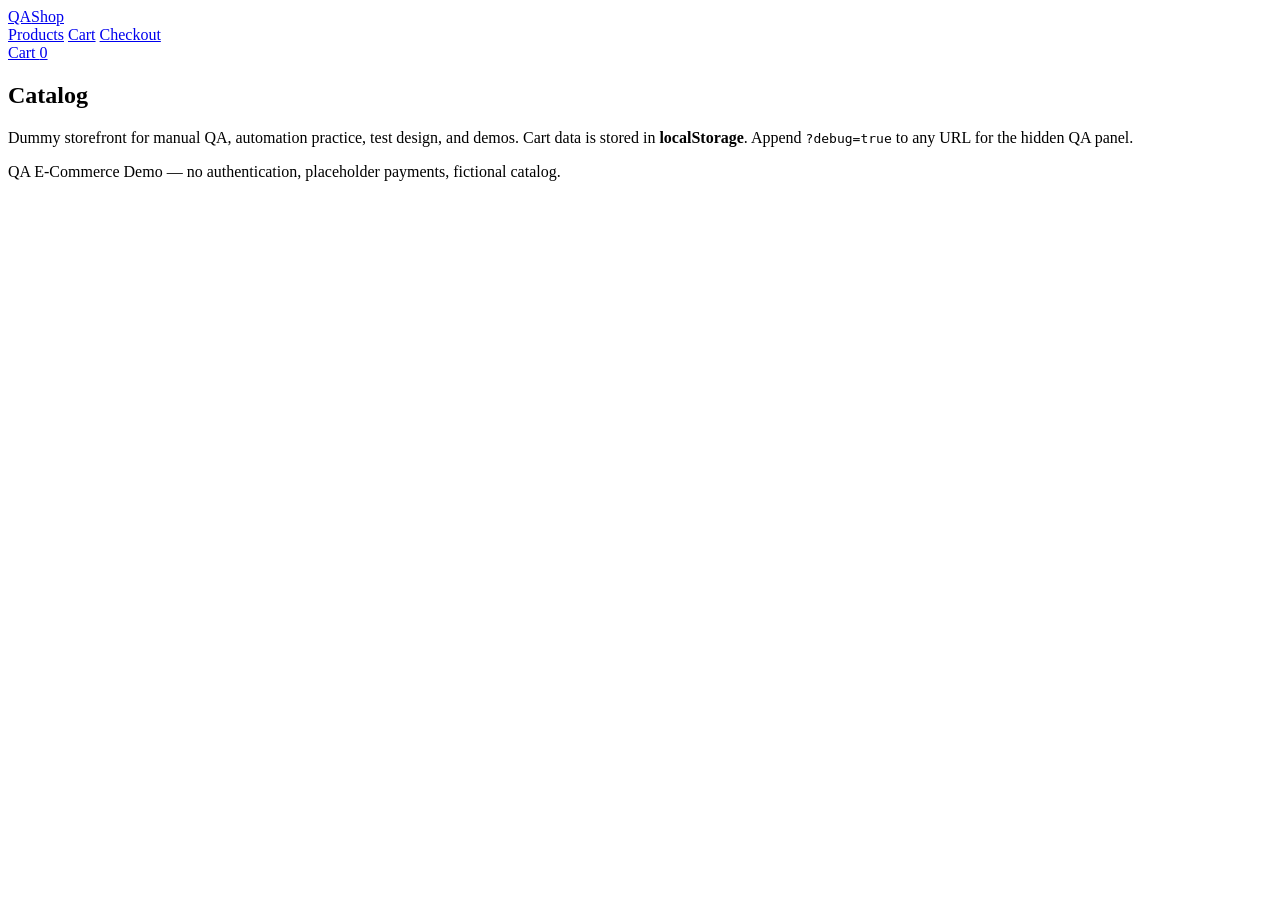
==== index.html @ 35675d14 "Add files via upload" ====
<!DOCTYPE html>
<html lang="en">
  <head>
    <meta charset="UTF-8" />
    <meta name="viewport" content="width=device-width, initial-scale=1.0" />
    <title>QA Shop — Product Listing</title>
    <link rel="stylesheet" href="css/styles.css" />
  </head>
  <body>
    <header class="site-header">
      <div class="site-header__inner">
        <a class="brand" href="index.html" data-nav>QA<span>Shop</span></a>
        <nav class="nav" aria-label="Primary">
          <a href="index.html" class="is-active" data-nav>Products</a>
          <a href="cart.html" data-nav>Cart</a>
          <a href="checkout.html" data-nav>Checkout</a>
        </nav>
        <a class="cart-pill" href="cart.html" data-nav aria-label="View cart">
          Cart <span class="cart-pill__count" id="header-cart-count">0</span>
        </a>
      </div>
    </header>

    <main>
      <section class="hero">
        <h1>Catalog</h1>
        <p>
          Dummy storefront for manual QA, automation practice, test design, and demos. Cart data is stored in
          <strong>localStorage</strong>. Append <code>?debug=true</code> to any URL for the hidden QA panel.
        </p>
      </section>

      <div class="filters" id="category-filters" role="tablist" aria-label="Filter by category"></div>
      <div class="grid" id="product-grid" aria-live="polite"></div>
    </main>

    <footer class="site-footer">
      QA E-Commerce Demo — no authentication, placeholder payments, fictional catalog.
    </footer>

    <div id="qa-debug-root"></div>

    <script src="js/catalog.js"></script>
    <script src="js/cart-store.js"></script>
    <script src="js/promotions.js"></script>
    <script src="js/common.js"></script>
    <script src="js/plp.js"></script>
  </body>
</html>
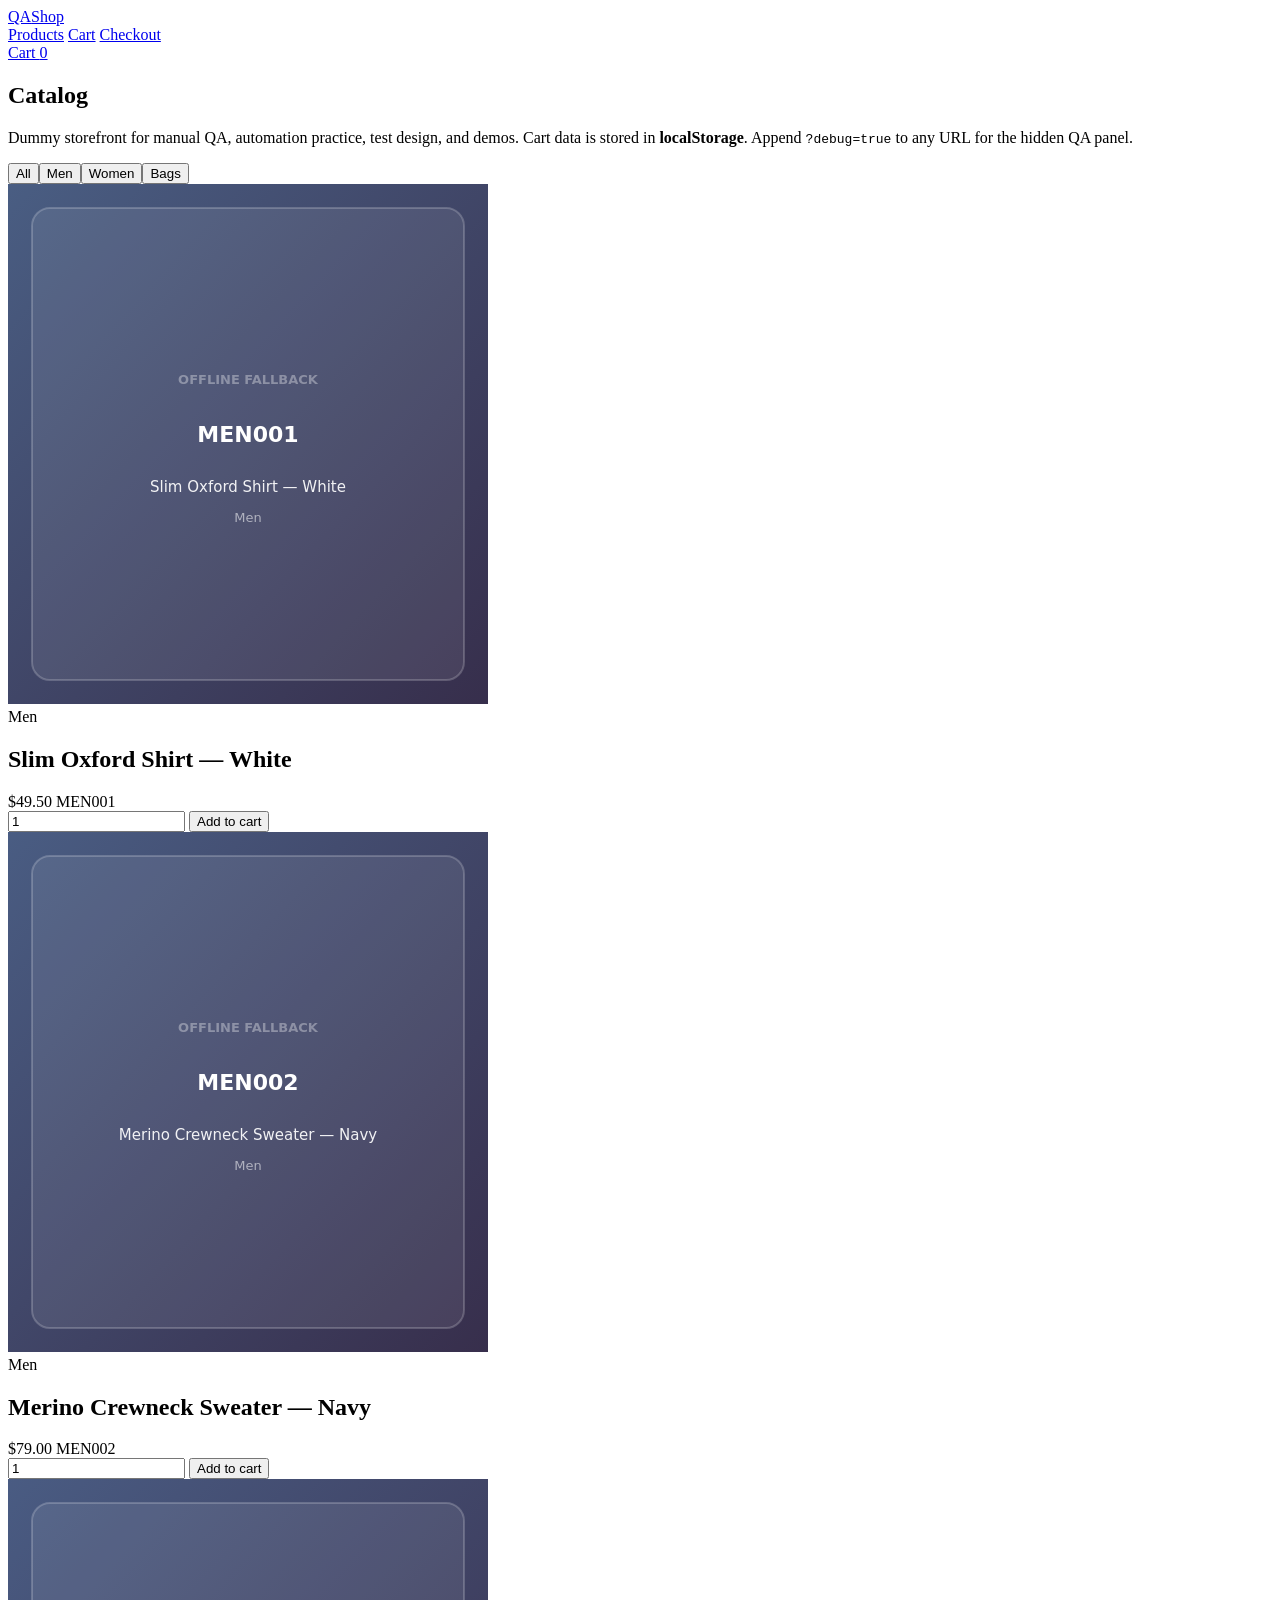
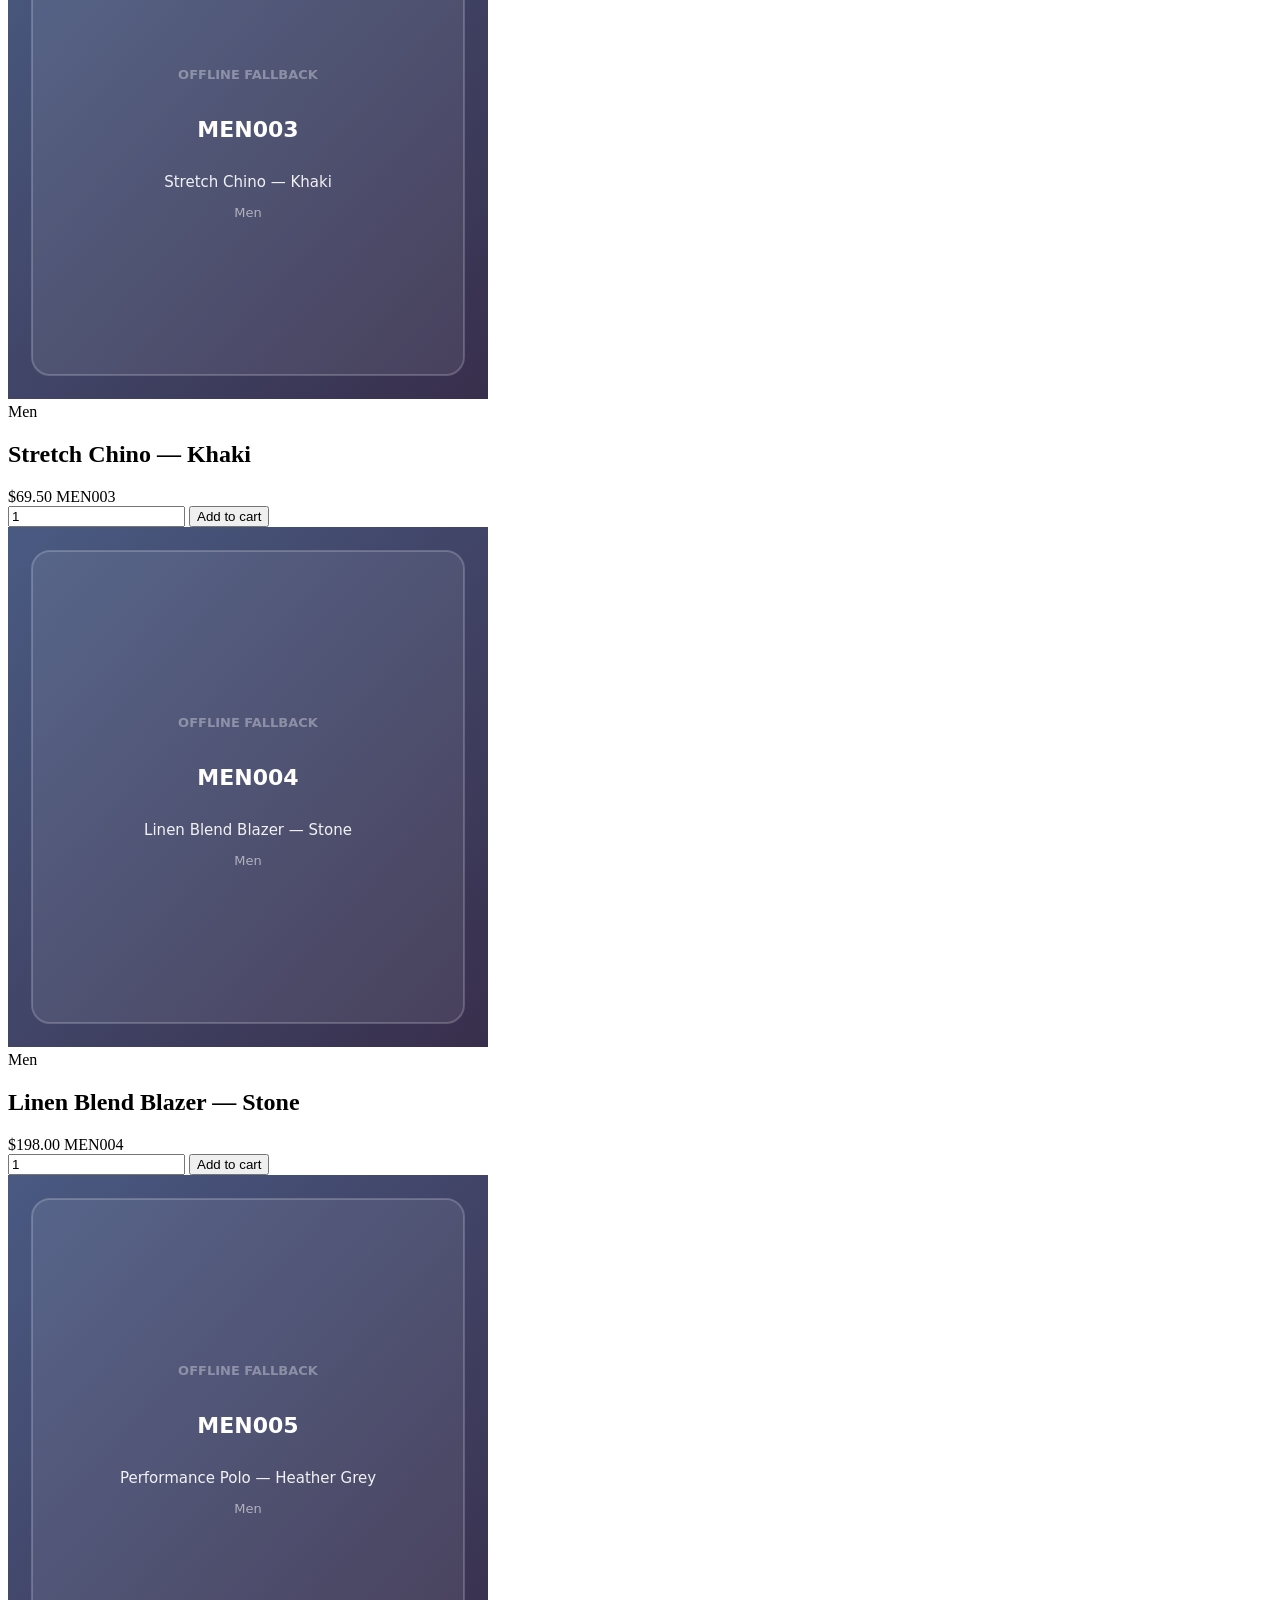
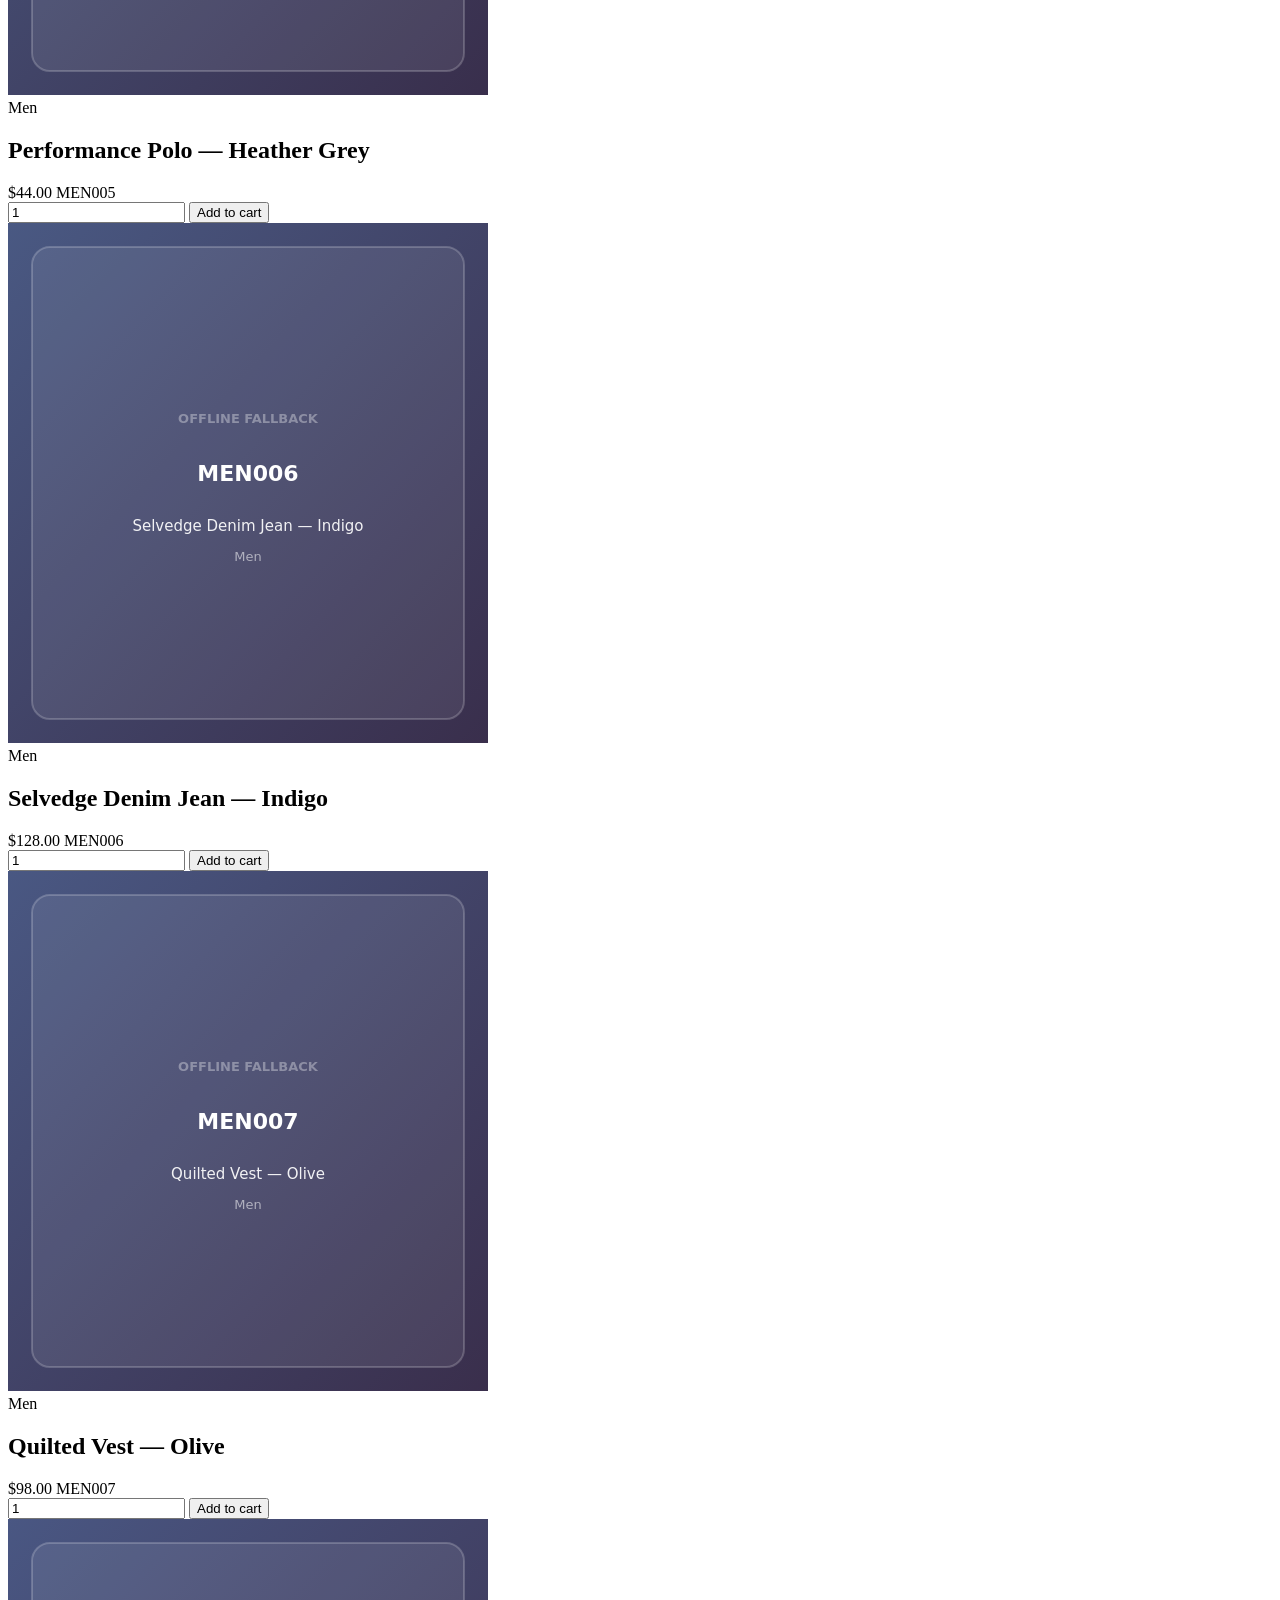
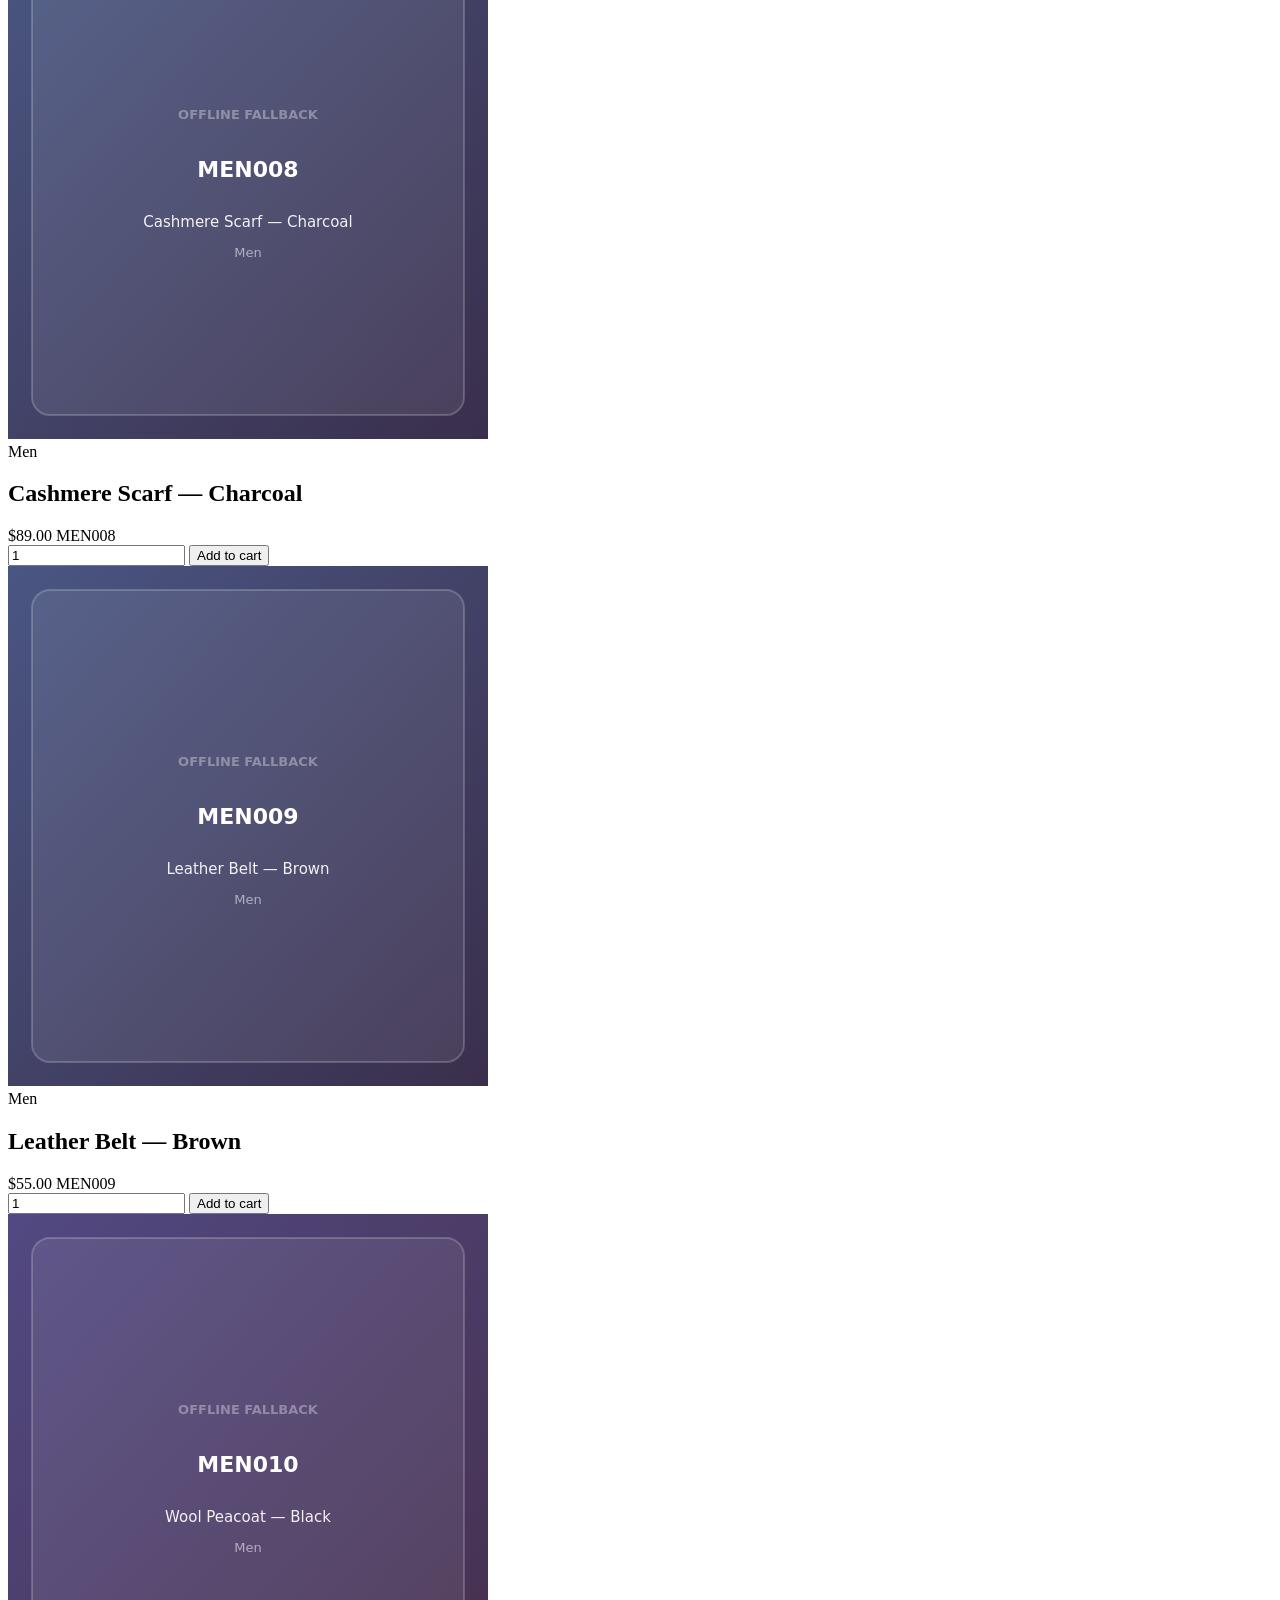
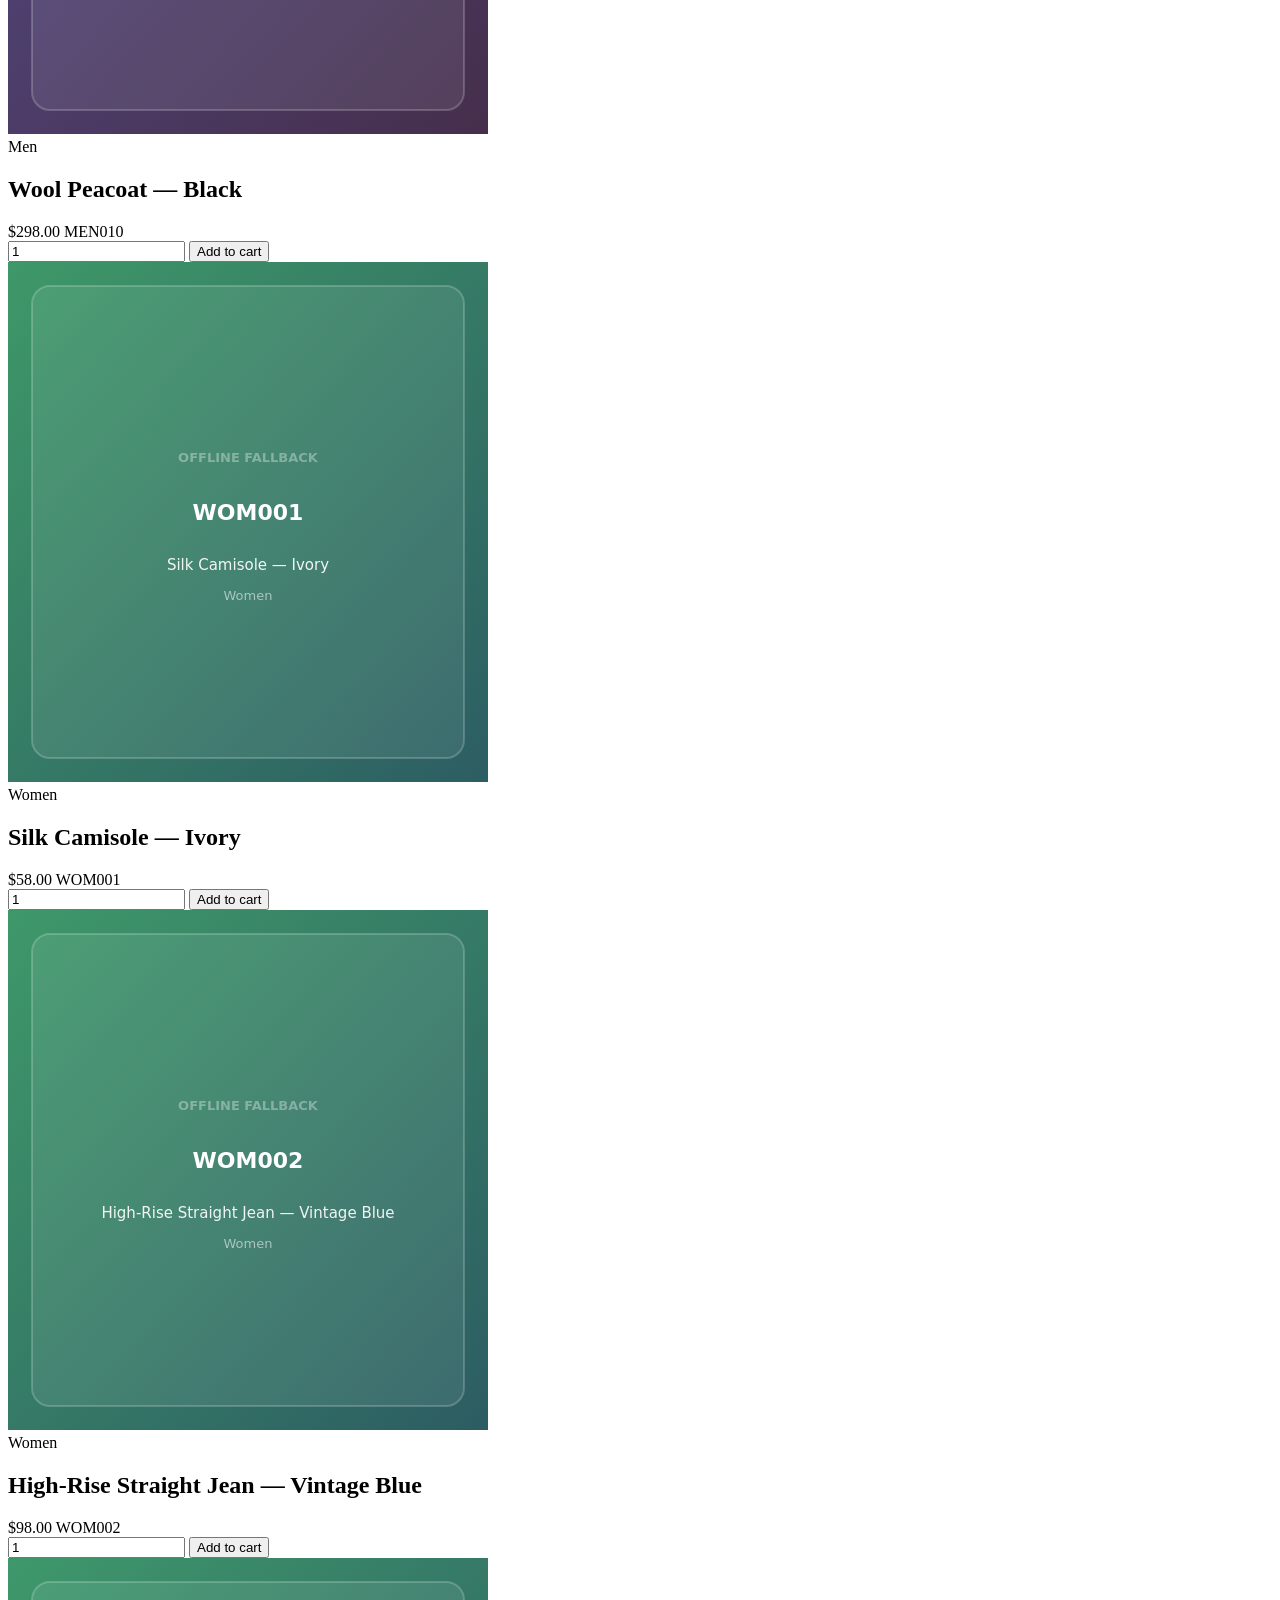
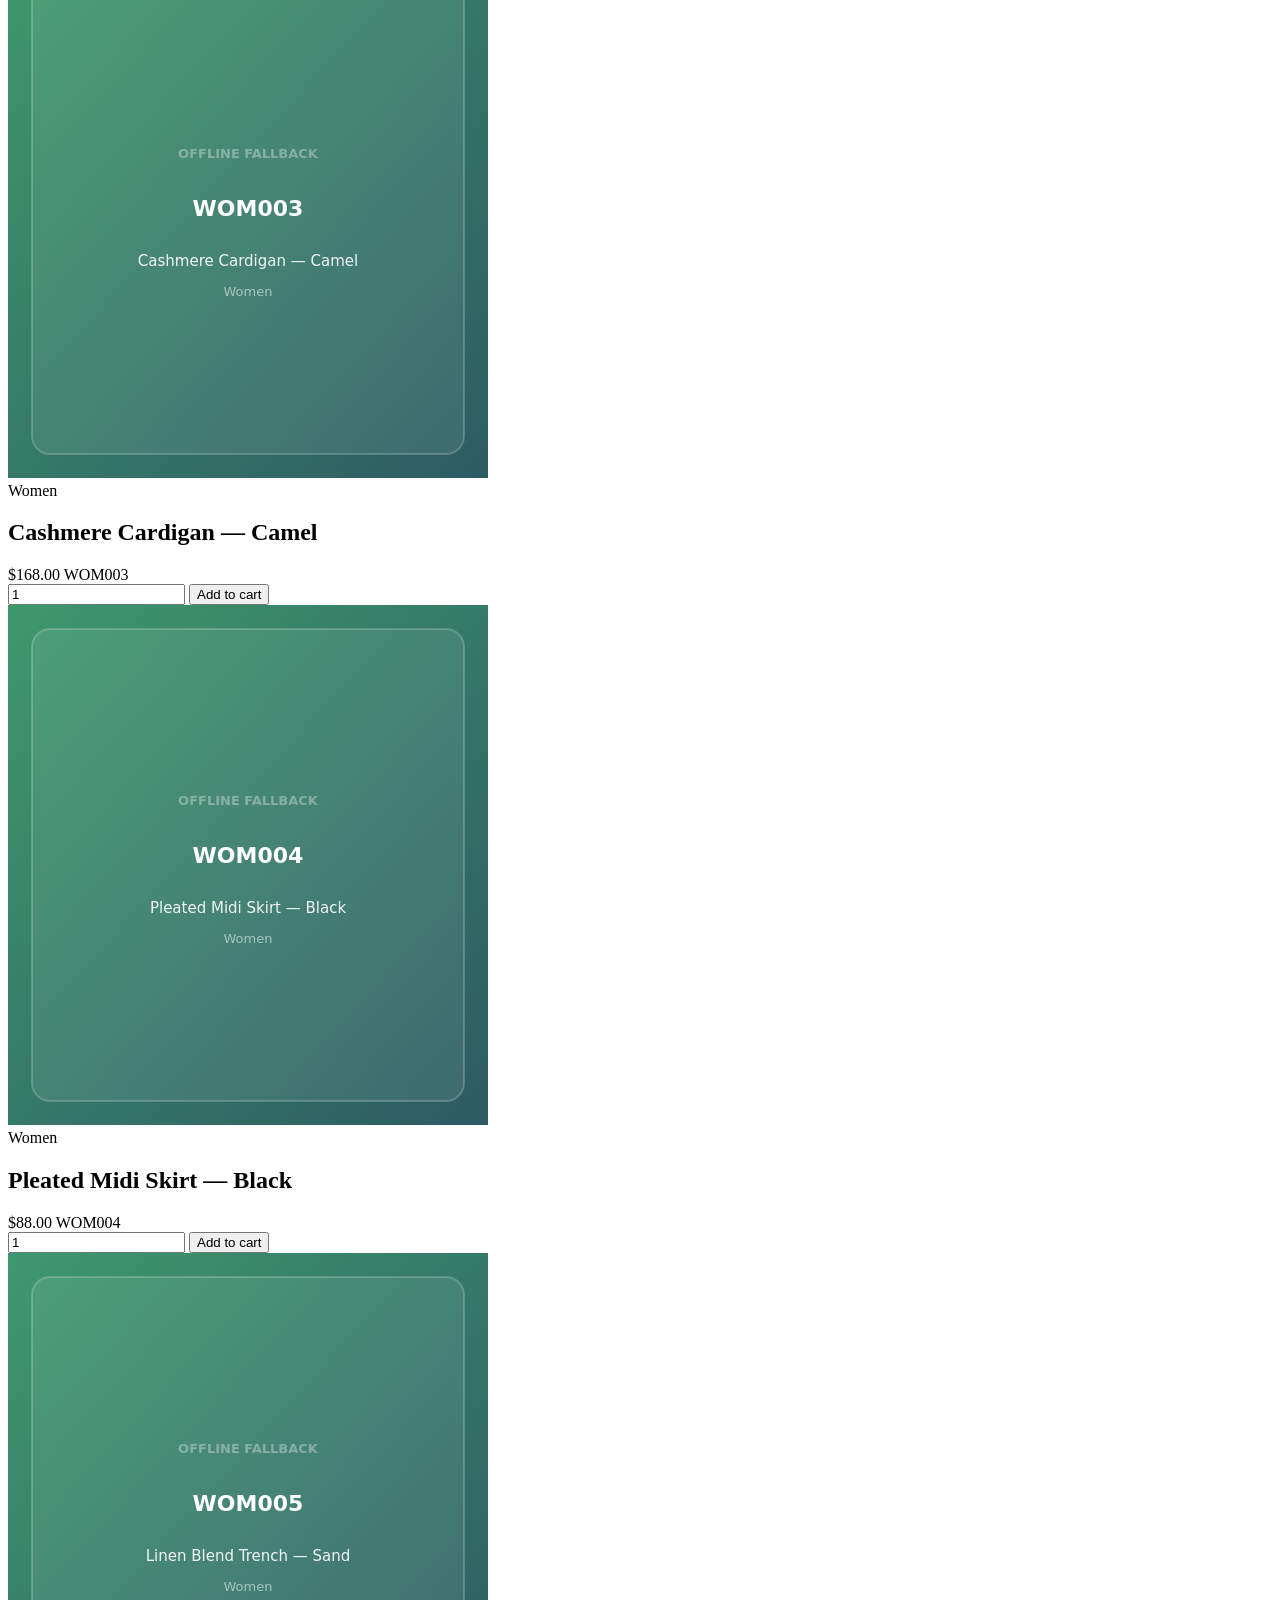
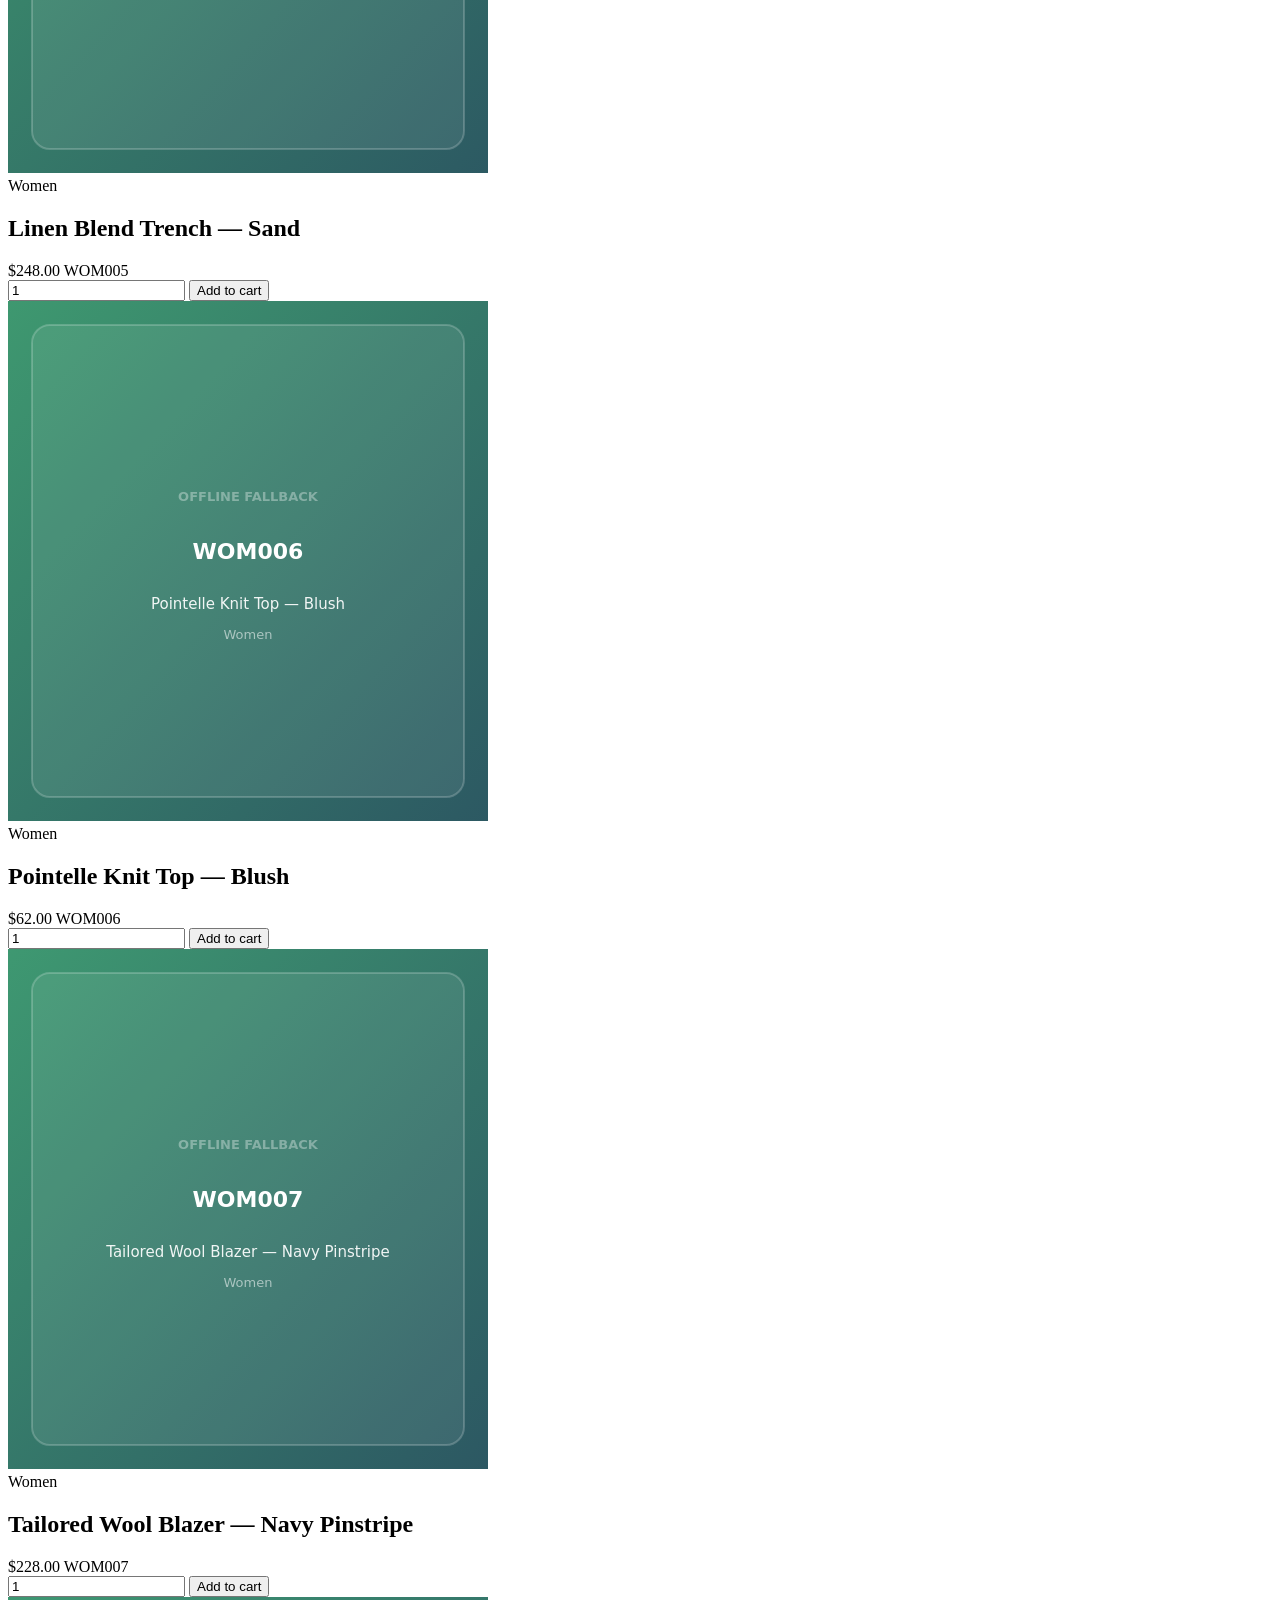
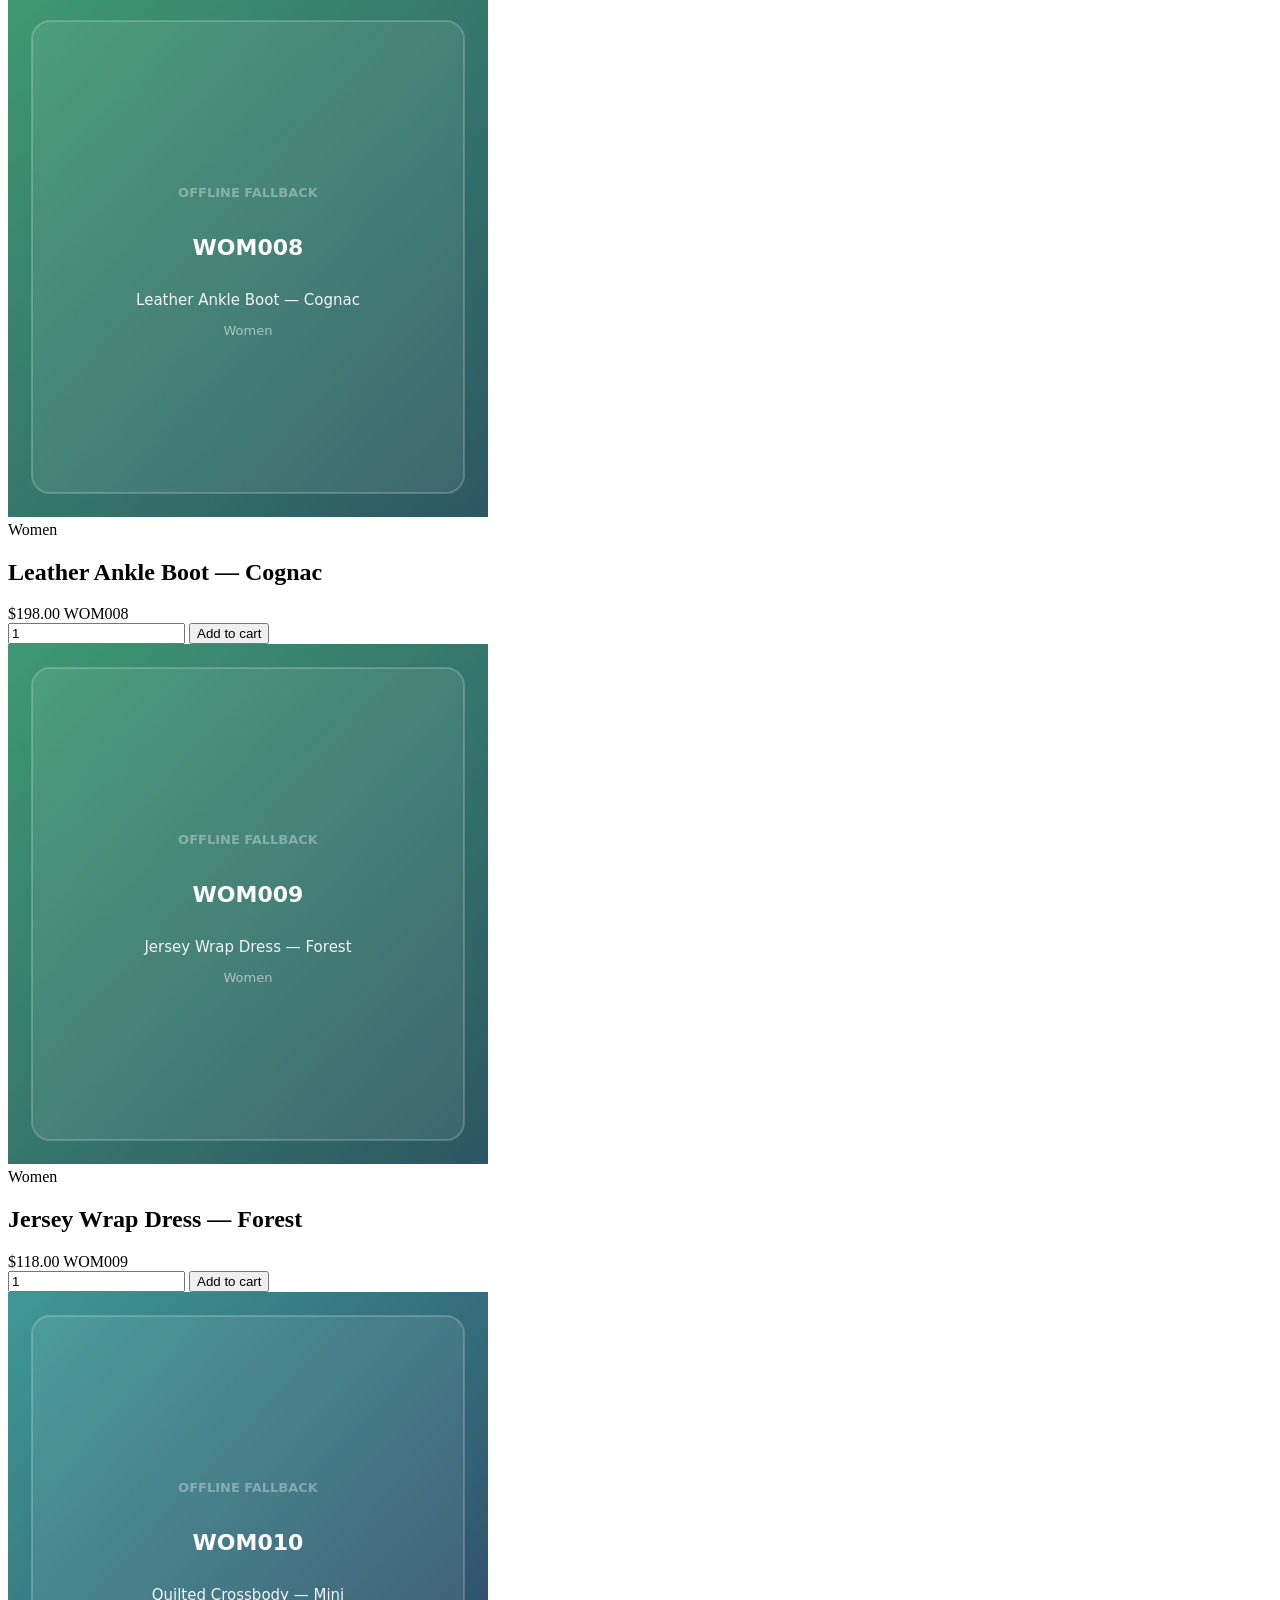
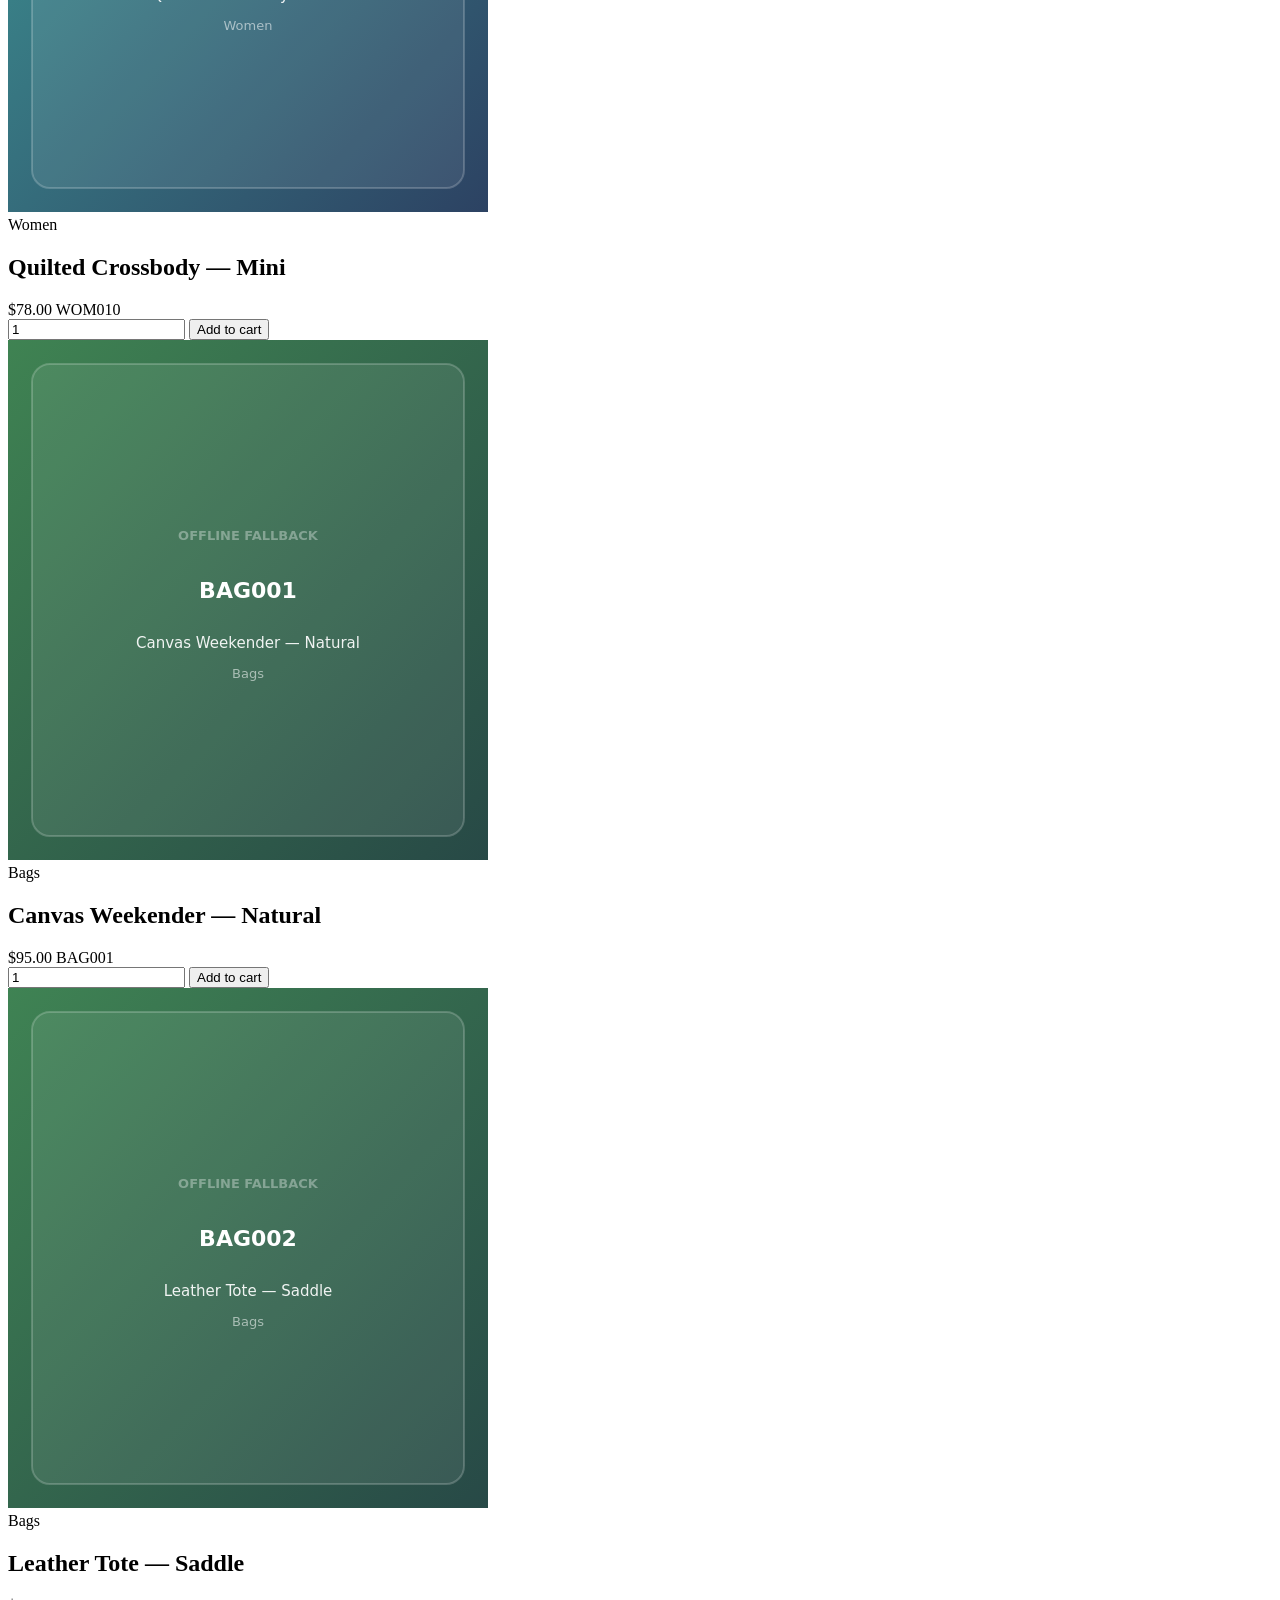
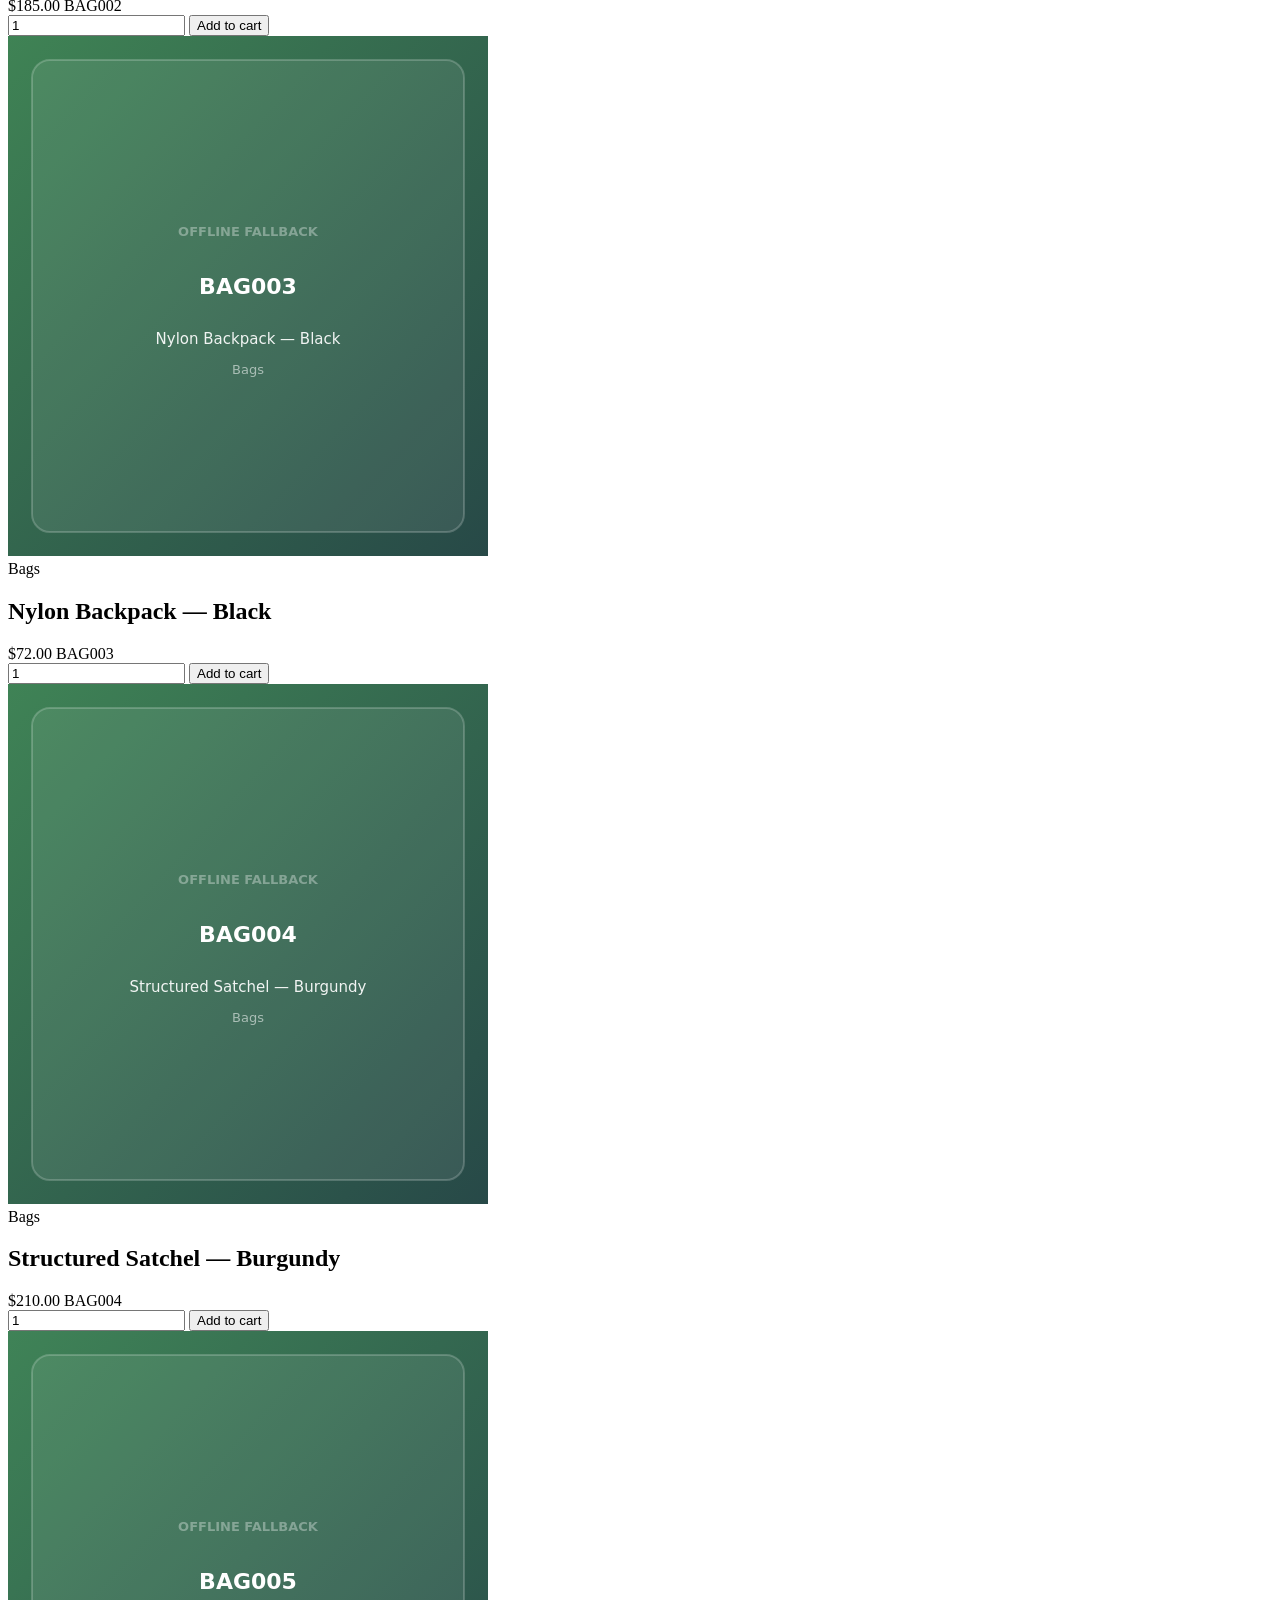
==== commit ded31d5e: "Update index.html" ====
--- a/index.html
+++ b/index.html
@@ -40,10 +40,10 @@
 
     <div id="qa-debug-root"></div>
 
-    <script src="js/catalog.js"></script>
-    <script src="js/cart-store.js"></script>
-    <script src="js/promotions.js"></script>
-    <script src="js/common.js"></script>
-    <script src="js/plp.js"></script>
+    <script src="catalog.js"></script>
+<script src="cart-store.js"></script>
+<script src="promotions.js"></script>
+<script src="common.js"></script>
+<script src="plp.js"></script>
   </body>
 </html>
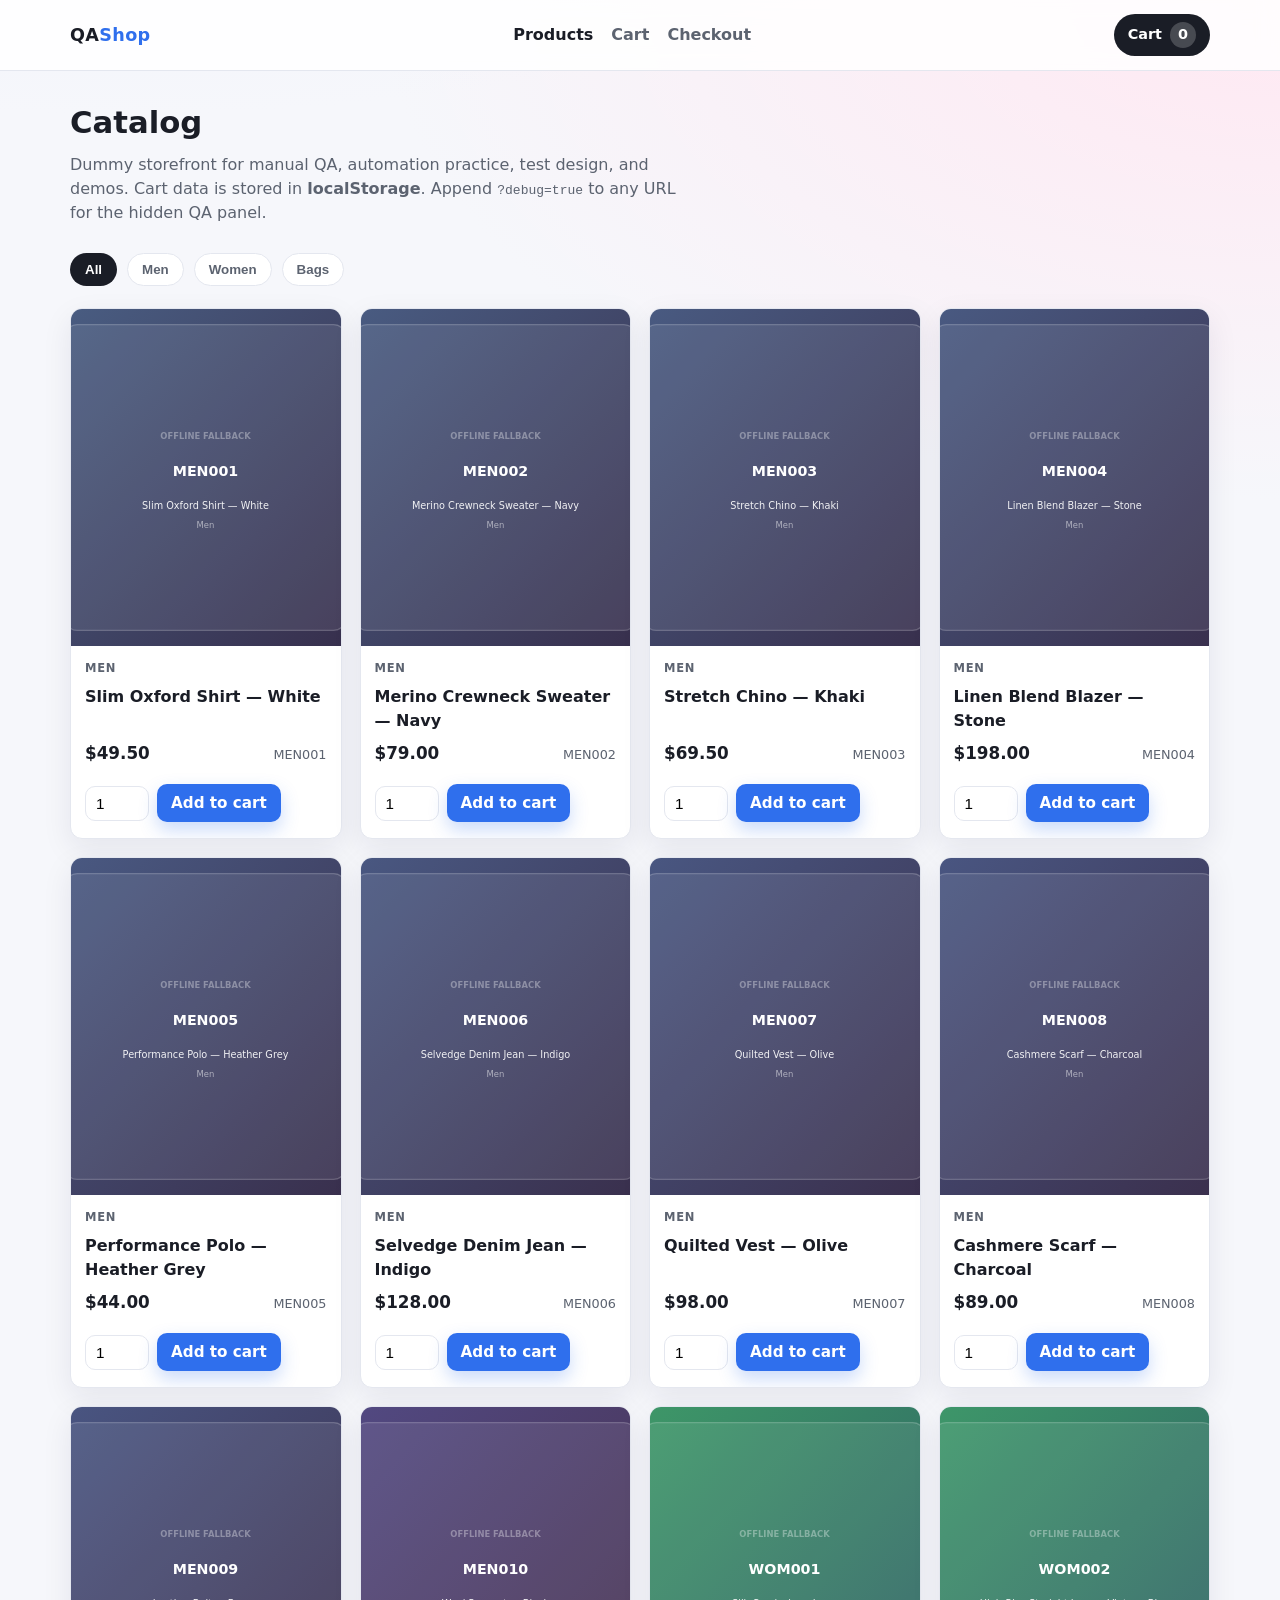
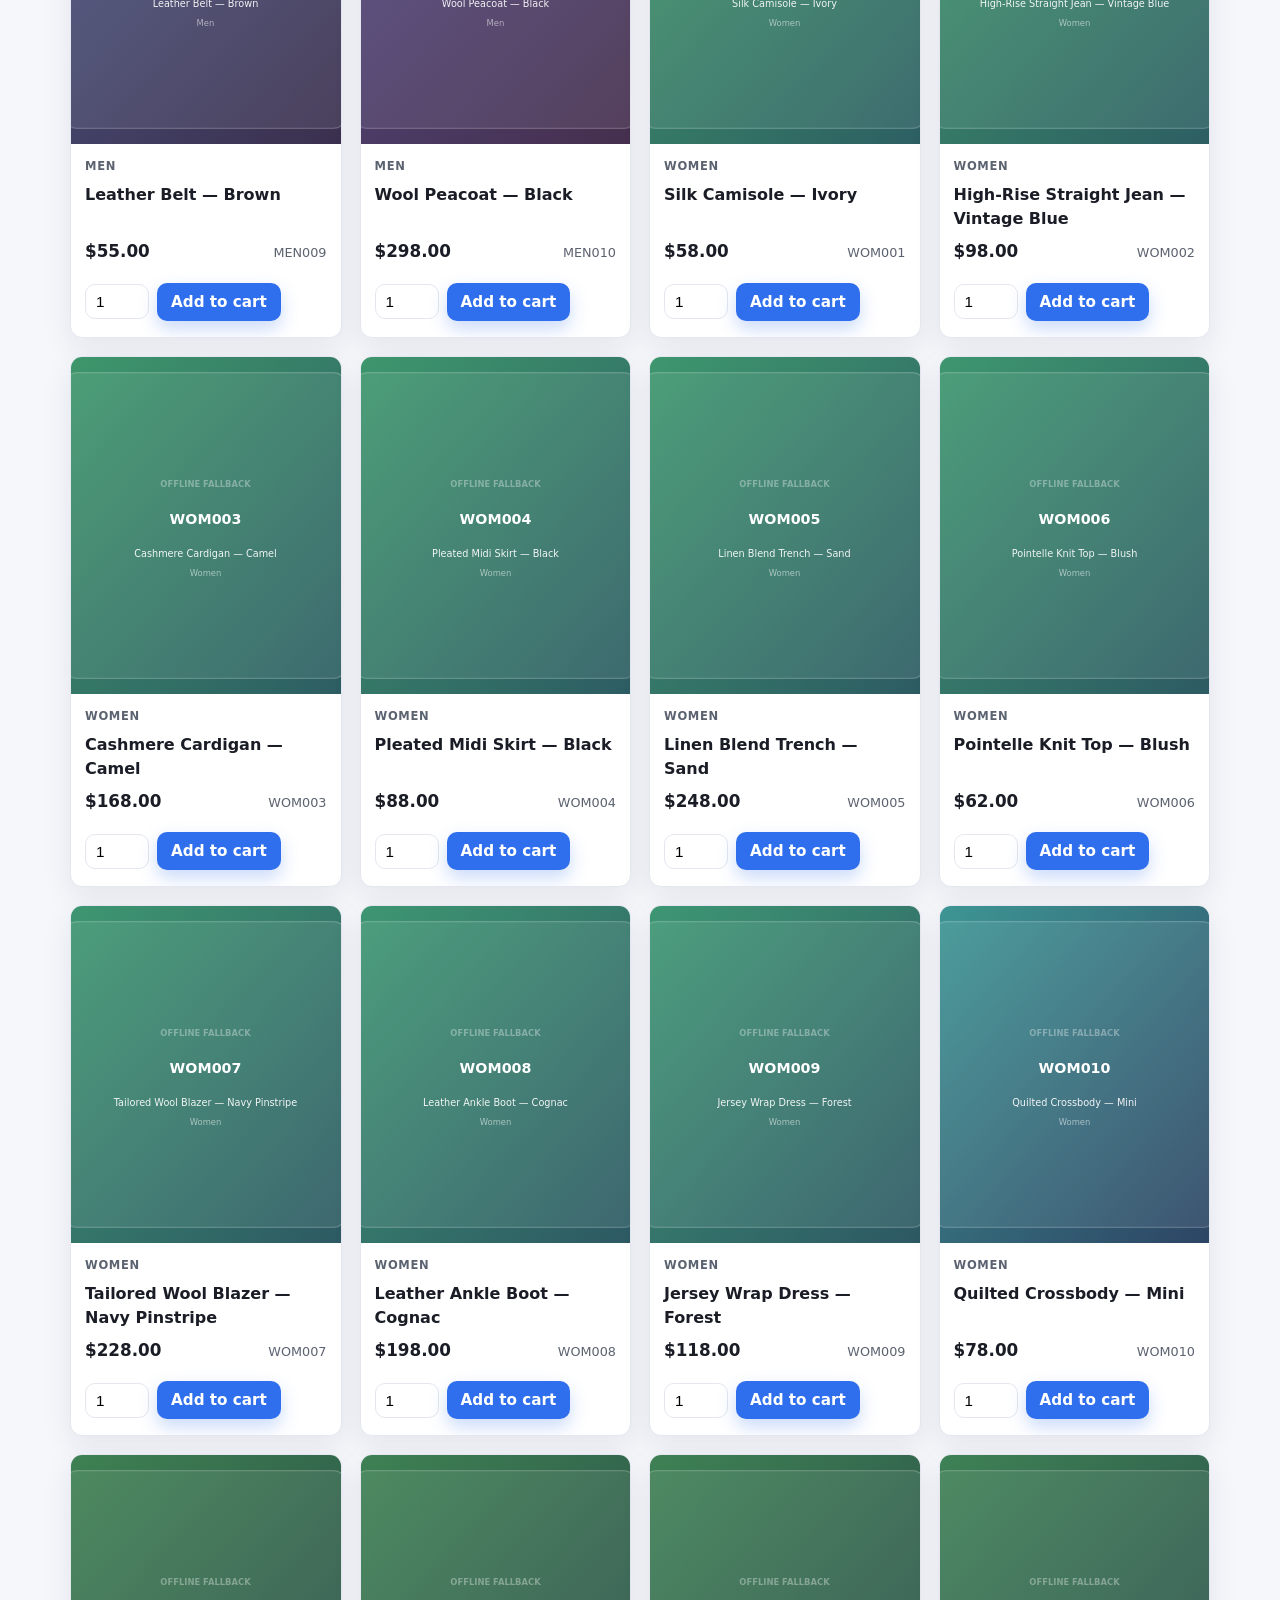
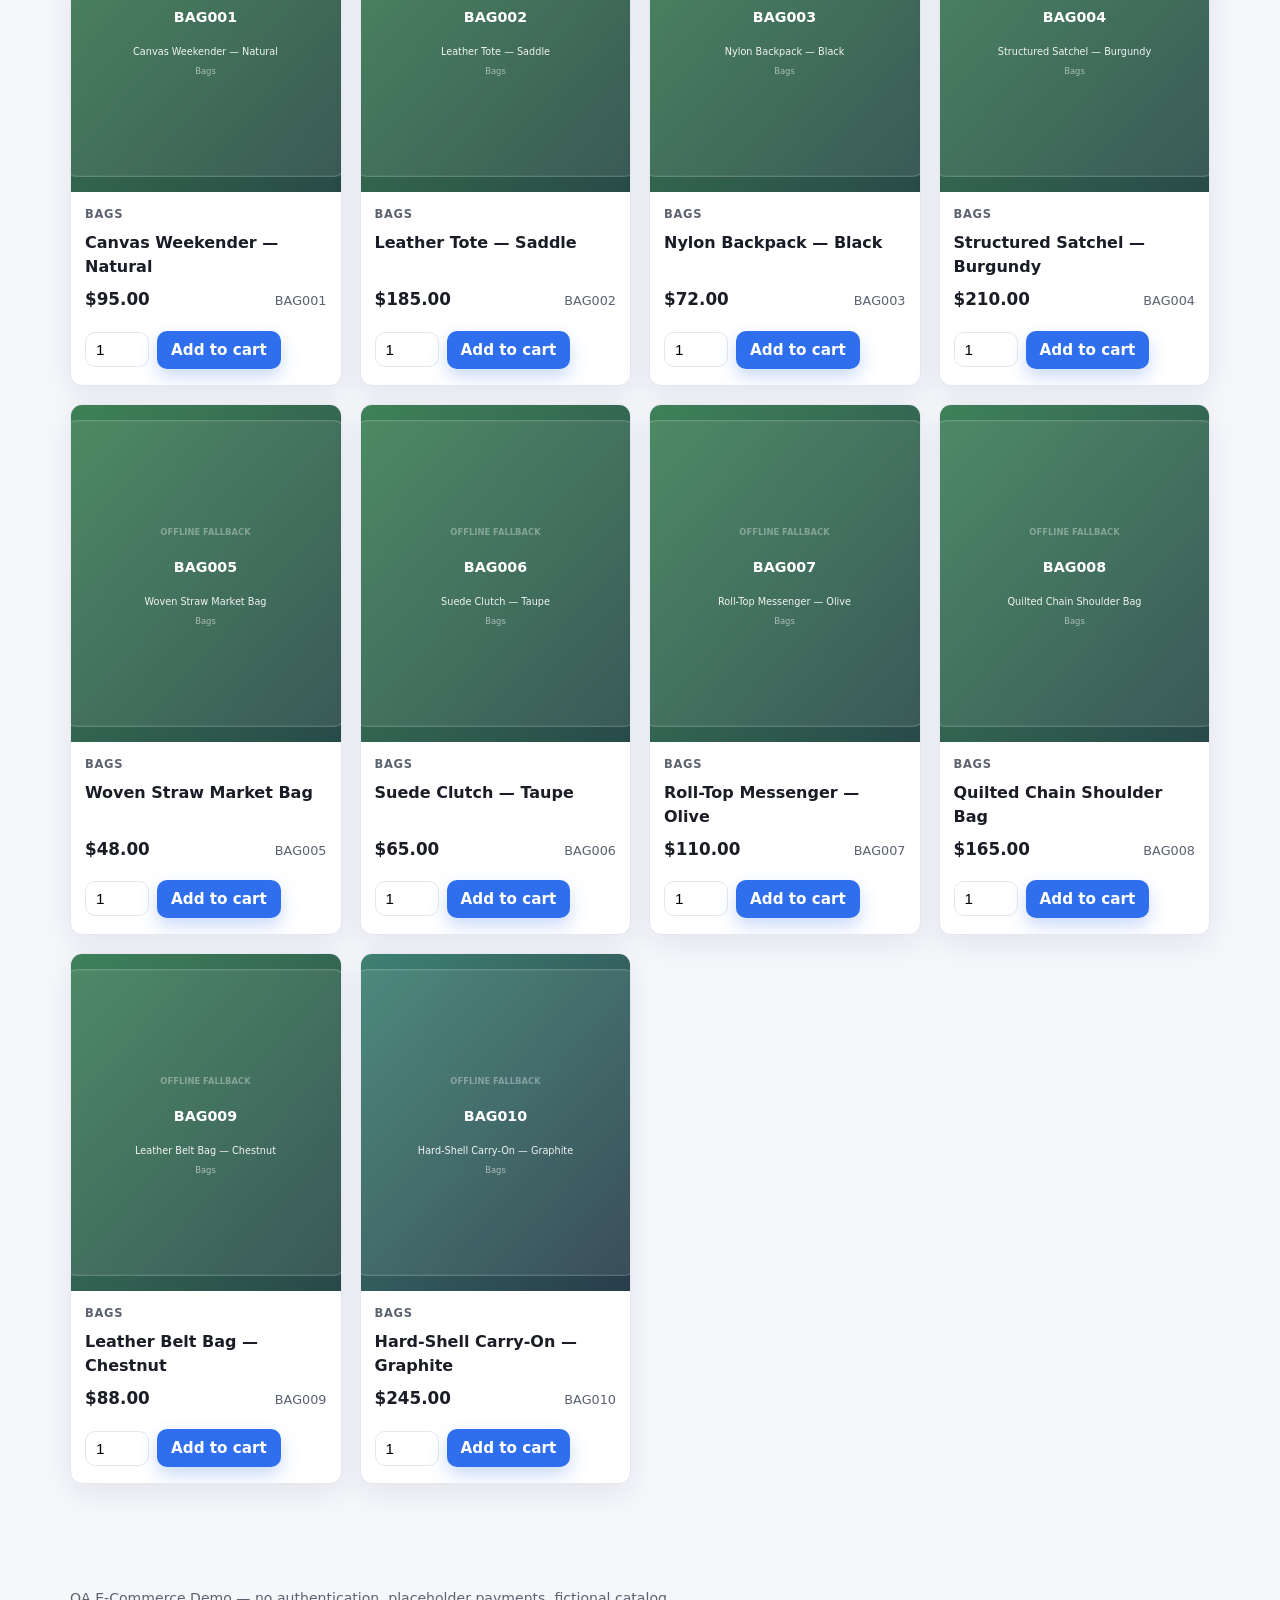
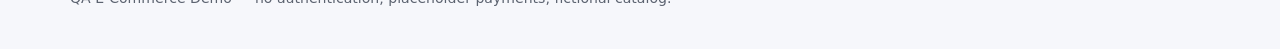
==== commit b4bf9e33: "Update index.html" ====
--- a/index.html
+++ b/index.html
@@ -4,7 +4,7 @@
     <meta charset="UTF-8" />
     <meta name="viewport" content="width=device-width, initial-scale=1.0" />
     <title>QA Shop — Product Listing</title>
-    <link rel="stylesheet" href="css/styles.css" />
+    <link rel="stylesheet" href="styles.css">
   </head>
   <body>
     <header class="site-header">
--- a/styles.css
+++ b/styles.css
@@ -0,0 +1,514 @@
+:root {
+  --bg: #f6f7fb;
+  --surface: #ffffff;
+  --text: #1a1d26;
+  --muted: #5c6370;
+  --border: #e4e7ef;
+  --accent: #2f6fed;
+  --accent-dark: #2557c7;
+  --success: #0d8a5b;
+  --danger: #c0362c;
+  --radius: 12px;
+  --shadow: 0 10px 30px rgba(20, 30, 60, 0.08);
+  --font: "Segoe UI", system-ui, -apple-system, Roboto, Helvetica, Arial, sans-serif;
+}
+
+*,
+*::before,
+*::after {
+  box-sizing: border-box;
+}
+
+html {
+  scroll-behavior: smooth;
+}
+
+body {
+  margin: 0;
+  font-family: var(--font);
+  color: var(--text);
+  background: radial-gradient(1200px 600px at 10% -10%, #e8edff, transparent),
+    radial-gradient(900px 500px at 100% 0%, #ffe8f2, transparent), var(--bg);
+  min-height: 100vh;
+  line-height: 1.5;
+}
+
+a {
+  color: var(--accent);
+  text-decoration: none;
+}
+a:hover {
+  text-decoration: underline;
+}
+
+.site-header {
+  position: sticky;
+  top: 0;
+  z-index: 20;
+  background: rgba(255, 255, 255, 0.86);
+  backdrop-filter: blur(10px);
+  border-bottom: 1px solid var(--border);
+}
+
+.site-header__inner {
+  max-width: 1180px;
+  margin: 0 auto;
+  padding: 14px 20px;
+  display: flex;
+  align-items: center;
+  justify-content: space-between;
+  gap: 16px;
+}
+
+.brand {
+  font-weight: 700;
+  letter-spacing: 0.02em;
+  font-size: 1.1rem;
+  color: var(--text);
+}
+.brand span {
+  color: var(--accent);
+}
+
+.nav {
+  display: flex;
+  gap: 18px;
+  align-items: center;
+  flex-wrap: wrap;
+}
+
+.nav a {
+  font-weight: 600;
+  color: var(--muted);
+}
+.nav a.is-active {
+  color: var(--text);
+}
+
+.cart-pill {
+  display: inline-flex;
+  align-items: center;
+  gap: 8px;
+  padding: 8px 14px;
+  border-radius: 999px;
+  background: var(--text);
+  color: #fff;
+  font-weight: 600;
+  font-size: 0.9rem;
+}
+.cart-pill__count {
+  background: rgba(255, 255, 255, 0.2);
+  border-radius: 999px;
+  padding: 2px 8px;
+  font-variant-numeric: tabular-nums;
+}
+
+main {
+  max-width: 1180px;
+  margin: 0 auto;
+  padding: 28px 20px 80px;
+}
+
+.hero {
+  margin-bottom: 28px;
+}
+.hero h1 {
+  margin: 0 0 8px;
+  font-size: clamp(1.6rem, 2.4vw, 2.1rem);
+}
+.hero p {
+  margin: 0;
+  color: var(--muted);
+  max-width: 62ch;
+}
+
+.filters {
+  display: flex;
+  flex-wrap: wrap;
+  gap: 10px;
+  margin-bottom: 22px;
+}
+.chip {
+  border: 1px solid var(--border);
+  background: var(--surface);
+  padding: 8px 14px;
+  border-radius: 999px;
+  cursor: pointer;
+  font-weight: 600;
+  color: var(--muted);
+}
+.chip.is-on {
+  border-color: transparent;
+  background: var(--text);
+  color: #fff;
+}
+
+.grid {
+  display: grid;
+  grid-template-columns: repeat(auto-fill, minmax(240px, 1fr));
+  gap: 18px;
+}
+
+.card {
+  background: var(--surface);
+  border-radius: var(--radius);
+  overflow: hidden;
+  border: 1px solid var(--border);
+  box-shadow: var(--shadow);
+  display: flex;
+  flex-direction: column;
+}
+
+.card__media {
+  aspect-ratio: 4 / 5;
+  background: #eef1f8;
+}
+.card__media img {
+  width: 100%;
+  height: 100%;
+  object-fit: cover;
+  display: block;
+}
+
+.card__body {
+  padding: 14px 14px 16px;
+  display: flex;
+  flex-direction: column;
+  gap: 8px;
+  flex: 1;
+}
+
+.badge {
+  font-size: 0.72rem;
+  font-weight: 700;
+  letter-spacing: 0.06em;
+  text-transform: uppercase;
+  color: var(--muted);
+}
+
+.card__title {
+  font-size: 1rem;
+  font-weight: 650;
+  margin: 0;
+  min-height: 2.6em;
+}
+
+.card__meta {
+  display: flex;
+  justify-content: space-between;
+  align-items: baseline;
+  gap: 10px;
+  margin-top: auto;
+}
+.price {
+  font-weight: 800;
+  font-size: 1.05rem;
+}
+.sku {
+  font-size: 0.8rem;
+  color: var(--muted);
+  font-variant-numeric: tabular-nums;
+}
+
+.row-actions {
+  display: flex;
+  gap: 8px;
+  align-items: center;
+  margin-top: 10px;
+}
+
+input[type="number"] {
+  width: 64px;
+  padding: 8px 10px;
+  border-radius: 10px;
+  border: 1px solid var(--border);
+  font-size: 0.95rem;
+}
+
+.btn {
+  appearance: none;
+  border: none;
+  border-radius: 10px;
+  padding: 10px 14px;
+  font-weight: 700;
+  cursor: pointer;
+  font-family: inherit;
+  font-size: 0.95rem;
+  transition: transform 0.08s ease, background 0.15s ease, box-shadow 0.15s ease;
+}
+.btn:active {
+  transform: translateY(1px);
+}
+.btn--primary {
+  background: var(--accent);
+  color: #fff;
+  box-shadow: 0 8px 18px rgba(47, 111, 237, 0.25);
+}
+.btn--primary:hover {
+  background: var(--accent-dark);
+}
+.btn--ghost {
+  background: transparent;
+  color: var(--text);
+  border: 1px solid var(--border);
+}
+.btn--ghost:hover {
+  background: #f3f5fb;
+}
+.btn--danger {
+  background: #fdecea;
+  color: var(--danger);
+  border: 1px solid #f7c9c5;
+}
+.btn--small {
+  padding: 6px 10px;
+  font-size: 0.85rem;
+}
+
+.panel {
+  background: var(--surface);
+  border: 1px solid var(--border);
+  border-radius: var(--radius);
+  box-shadow: var(--shadow);
+  padding: 18px;
+  margin-bottom: 18px;
+}
+
+.panel h2 {
+  margin: 0 0 12px;
+  font-size: 1.1rem;
+}
+
+.table-wrap {
+  overflow-x: auto;
+}
+
+table.cart-table {
+  width: 100%;
+  border-collapse: collapse;
+  font-size: 0.92rem;
+}
+.cart-table th,
+.cart-table td {
+  padding: 12px 10px;
+  border-bottom: 1px solid var(--border);
+  text-align: left;
+  vertical-align: middle;
+}
+.cart-table th {
+  color: var(--muted);
+  font-size: 0.78rem;
+  text-transform: uppercase;
+  letter-spacing: 0.05em;
+}
+
+.summary-grid {
+  display: grid;
+  grid-template-columns: 1fr;
+  gap: 18px;
+}
+@media (min-width: 960px) {
+  .summary-grid {
+    grid-template-columns: 1.2fr 0.8fr;
+    align-items: start;
+  }
+}
+
+.stack {
+  display: flex;
+  flex-direction: column;
+  gap: 10px;
+}
+
+.kv {
+  display: flex;
+  justify-content: space-between;
+  gap: 12px;
+}
+.kv--strong {
+  font-weight: 800;
+  font-size: 1.05rem;
+  padding-top: 8px;
+  border-top: 1px dashed var(--border);
+}
+
+.promo-row {
+  display: flex;
+  flex-wrap: wrap;
+  gap: 10px;
+}
+.promo-row input[type="text"] {
+  flex: 1 1 200px;
+  padding: 10px 12px;
+  border-radius: 10px;
+  border: 1px solid var(--border);
+  font-size: 1rem;
+}
+
+.applied-promos {
+  background: #f0f6ff;
+  border: 1px solid #d6e6ff;
+  border-radius: 10px;
+  padding: 10px 12px;
+  font-size: 0.92rem;
+  display: flex;
+  flex-direction: column;
+  gap: 8px;
+}
+
+.applied-promos-none {
+  color: var(--muted);
+}
+
+.applied-promo-row {
+  display: flex;
+  align-items: center;
+  justify-content: space-between;
+  gap: 10px;
+  flex-wrap: wrap;
+}
+
+.applied-promo-tag {
+  font-weight: 700;
+  letter-spacing: 0.04em;
+  font-size: 0.88rem;
+}
+
+.alert {
+  padding: 10px 12px;
+  border-radius: 10px;
+  font-size: 0.92rem;
+}
+.alert--error {
+  background: #fdecea;
+  color: #7a1f18;
+  border: 1px solid #f7c9c5;
+}
+.alert--success {
+  background: #e8f7f1;
+  color: #0d5c3f;
+  border: 1px solid #bfe8d4;
+}
+
+form.checkout-form label {
+  display: block;
+  font-weight: 600;
+  font-size: 0.85rem;
+  margin-bottom: 6px;
+  color: var(--muted);
+}
+form.checkout-form input,
+form.checkout-form select,
+form.checkout-form textarea {
+  width: 100%;
+  padding: 10px 12px;
+  border-radius: 10px;
+  border: 1px solid var(--border);
+  font: inherit;
+  margin-bottom: 12px;
+}
+.form-grid {
+  display: grid;
+  grid-template-columns: repeat(auto-fit, minmax(220px, 1fr));
+  gap: 12px;
+}
+
+.toast-host {
+  position: fixed;
+  right: 18px;
+  bottom: 18px;
+  z-index: 50;
+  display: flex;
+  flex-direction: column;
+  gap: 10px;
+  max-width: min(420px, calc(100vw - 36px));
+}
+.toast {
+  background: var(--text);
+  color: #fff;
+  padding: 12px 14px;
+  border-radius: 12px;
+  box-shadow: var(--shadow);
+  opacity: 0;
+  transform: translateY(8px);
+  transition: opacity 0.2s ease, transform 0.2s ease;
+}
+.toast--show {
+  opacity: 1;
+  transform: translateY(0);
+}
+.toast--error {
+  background: #8b1f17;
+}
+.toast--success {
+  background: var(--success);
+}
+
+.qa-debug {
+  position: fixed;
+  left: 12px;
+  right: 12px;
+  bottom: 12px;
+  max-height: 42vh;
+  background: #0f1320;
+  color: #e8ecff;
+  border-radius: 14px;
+  box-shadow: 0 16px 50px rgba(0, 0, 0, 0.35);
+  z-index: 40;
+  display: flex;
+  flex-direction: column;
+  border: 1px solid #2a3148;
+}
+.qa-debug__head {
+  padding: 12px 14px 8px;
+  border-bottom: 1px solid #2a3148;
+}
+.qa-debug__head h2 {
+  margin: 0;
+  font-size: 1rem;
+}
+.qa-debug__hint {
+  margin: 6px 0 0;
+  font-size: 0.78rem;
+  color: #9aa4c4;
+}
+.qa-debug__hint code {
+  background: #1b2238;
+  padding: 2px 6px;
+  border-radius: 6px;
+}
+.qa-debug__scroll {
+  overflow: auto;
+}
+.qa-debug__table {
+  width: 100%;
+  border-collapse: collapse;
+  font-size: 0.75rem;
+}
+.qa-debug__table th,
+.qa-debug__table td {
+  padding: 8px 10px;
+  border-bottom: 1px solid #2a3148;
+  text-align: left;
+  white-space: nowrap;
+}
+.qa-debug__table th {
+  position: sticky;
+  top: 0;
+  background: #141a2c;
+  color: #b7c0e6;
+}
+
+.site-footer {
+  max-width: 1180px;
+  margin: 0 auto;
+  padding: 24px 20px 40px;
+  color: var(--muted);
+  font-size: 0.88rem;
+}
+
+.empty-state {
+  text-align: center;
+  padding: 48px 16px;
+  color: var(--muted);
+}
